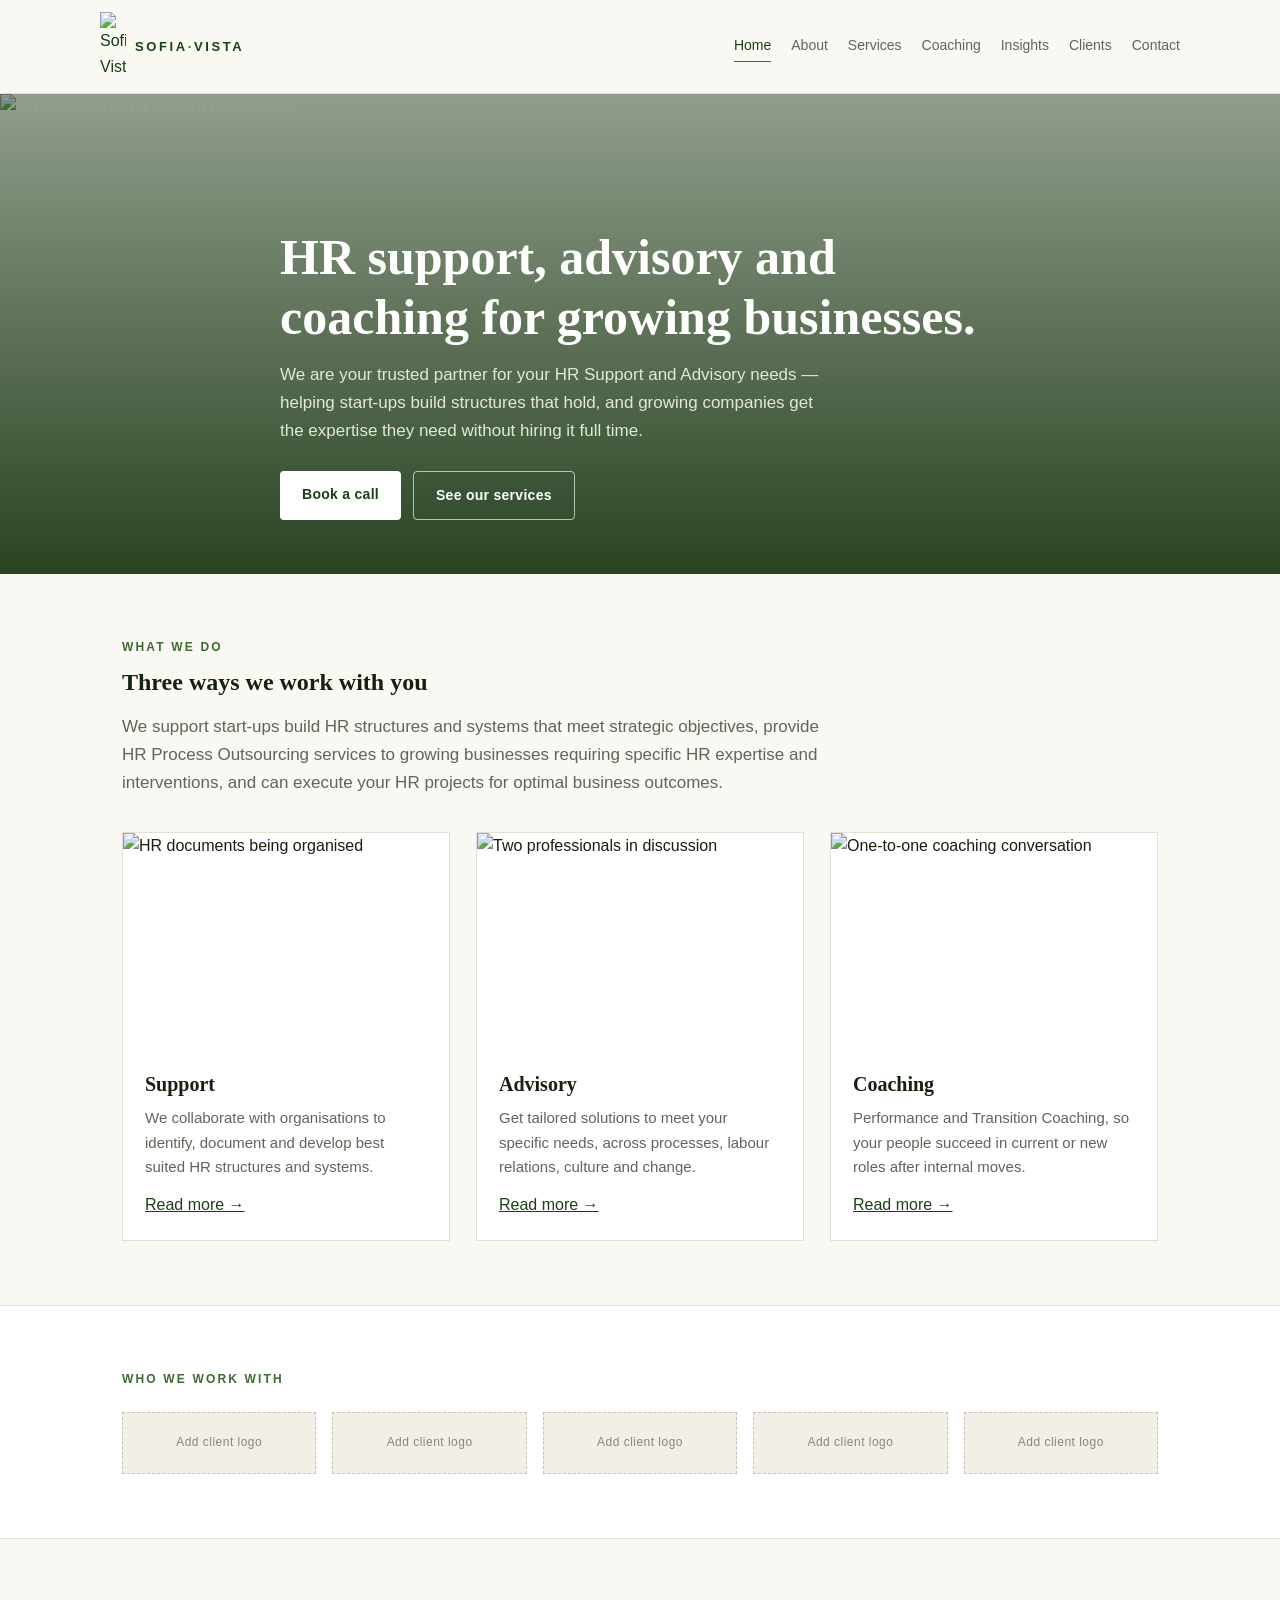
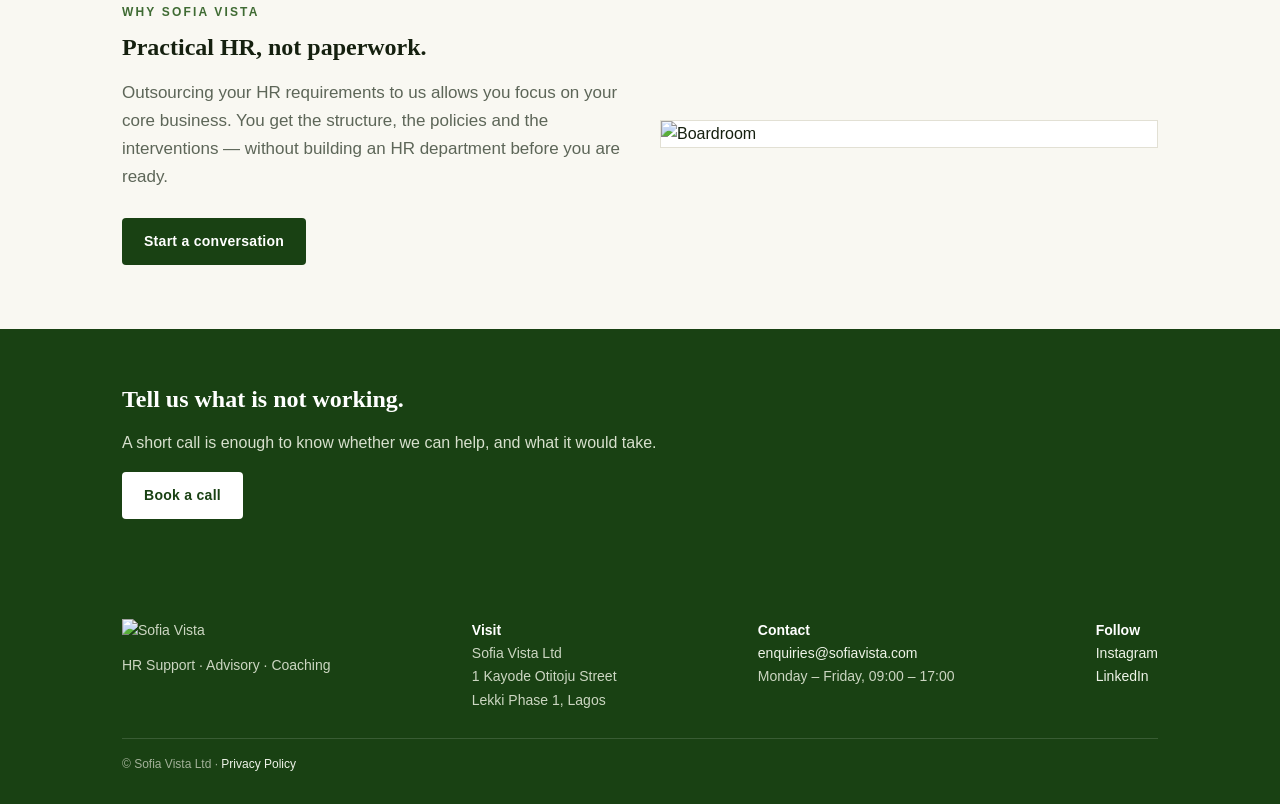
==== index.html @ a2225ac6 "Add files via upload" ====
<!doctype html>
<html lang="en"><head>
<meta charset="utf-8"><meta name="viewport" content="width=device-width,initial-scale=1">
<title>Sofia Vista — HR Support, Advisory &amp; Coaching</title>
<meta name="description" content="Sofia Vista supports start-ups build HR structures and systems that meet strategic objectives, provides HR process outsourcing, and delivers coaching for organisations and individuals in Lagos.">
<link rel="stylesheet" href="style.css">
</head><body>
<header class="site"><div class="wrap nav">
<a class="brand" href="index.html"><img src="img/logo-mark.png" alt="Sofia Vista"><span class="wordmark">SOFIA<span class="dot">·</span>VISTA</span></a>
<nav class="links"><a class="on" href="index.html">Home</a><a href="about.html">About</a><a href="services.html">Services</a><a href="coaching.html">Coaching</a><a href="insights.html">Insights</a><a href="clients.html">Clients</a><a href="contact.html">Contact</a></nav>
</div></header>

<div class="hero"><img src="img/hero.jpg" alt="HR consultant in a modern Lagos office">
<div class="wrap"><div class="inner">
<h1>HR support, advisory and coaching for growing businesses.</h1>
<p>We are your trusted partner for your HR Support and Advisory needs — helping start-ups build structures that hold, and growing companies get the expertise they need without hiring it full time.</p>
<div class="actions"><a class="btn primary" href="contact.html">Book a call</a><a class="btn ghost" href="services.html">See our services</a></div>
</div></div></div>

<section><div class="wrap">
<div class="eyebrow">What we do</div>
<h2>Three ways we work with you</h2>
<p class="lead">We support start-ups build HR structures and systems that meet strategic objectives, provide HR Process Outsourcing services to growing businesses requiring specific HR expertise and interventions, and can execute your HR projects for optimal business outcomes.</p>
<div class="grid3">
  <article class="card"><img src="img/support.jpg" alt="HR documents being organised"><div class="body">
    <h3>Support</h3><p>We collaborate with organisations to identify, document and develop best suited HR structures and systems.</p>
    <a href="services.html#support">Read more →</a></div></article>
  <article class="card"><img src="img/advisory.jpg" alt="Two professionals in discussion"><div class="body">
    <h3>Advisory</h3><p>Get tailored solutions to meet your specific needs, across processes, labour relations, culture and change.</p>
    <a href="services.html#advisory">Read more →</a></div></article>
  <article class="card"><img src="img/coaching.jpg" alt="One-to-one coaching conversation"><div class="body">
    <h3>Coaching</h3><p>Performance and Transition Coaching, so your people succeed in current or new roles after internal moves.</p>
    <a href="coaching.html">Read more →</a></div></article>
</div>
</div></section>

<section class="alt"><div class="wrap">
<div class="eyebrow">Who we work with</div>
<div class="logostrip"><div class="ph">Add client logo</div><div class="ph">Add client logo</div><div class="ph">Add client logo</div><div class="ph">Add client logo</div><div class="ph">Add client logo</div></div>
</div></section>

<section><div class="wrap split">
<div><div class="eyebrow">Why Sofia Vista</div><h2>Practical HR, not paperwork.</h2>
<p class="lead">Outsourcing your HR requirements to us allows you focus on your core business. You get the structure, the policies and the interventions — without building an HR department before you are ready.</p>
<a class="btn primary" href="contact.html" style="margin-top:10px">Start a conversation</a></div>
<div class="media"><img src="img/boardroom.jpg" alt="Boardroom"></div>
</div></section>

<div class="cta"><div class="wrap"><h2>Tell us what is not working.</h2>
<p>A short call is enough to know whether we can help, and what it would take.</p>
<a class="btn primary" href="contact.html">Book a call</a></div></div>

<footer class="site"><div class="wrap"><div class="cols">
  <div><img class="lockup" src="img/logo-lockup.png" alt="Sofia Vista"><div>HR Support · Advisory · Coaching</div></div>
  <div><strong style="color:#fff">Visit</strong><br>Sofia Vista Ltd<br>1 Kayode Otitoju Street<br>Lekki Phase 1, Lagos</div>
  <div><strong style="color:#fff">Contact</strong><br><a href="mailto:enquiries@sofiavista.com">enquiries@sofiavista.com</a><br>Monday – Friday, 09:00 – 17:00</div>
  <div><strong style="color:#fff">Follow</strong><br><a href="https://www.instagram.com/sofia.vista_/">Instagram</a><br><a href="https://www.linkedin.com/company/sofia-vista/">LinkedIn</a></div>
</div><div class="fine">© Sofia Vista Ltd · <a href="#">Privacy Policy</a></div></div></footer>
</body></html>
---- style.css ----
:root{--green:#194113;--green-deep:#12300c;--green-soft:#3f6b33;--ink:#15200f;--muted:#5d6658;--line:#e2e0d4;--bg:#f9f8f2;--sand:#f1efe6;}
*{box-sizing:border-box}
html{scroll-behavior:smooth}
body{margin:0;font-family:-apple-system,BlinkMacSystemFont,"Segoe UI",Roboto,Helvetica,Arial,sans-serif;color:var(--ink);background:var(--bg);line-height:1.65;-webkit-font-smoothing:antialiased}
img{max-width:100%;display:block}
a{color:var(--green)}
h1,h2,h3{font-family:Georgia,"Times New Roman",serif;font-weight:600;line-height:1.2;margin:0 0 .5em;color:var(--ink)}
.wrap{max-width:1080px;margin:0 auto;padding:0 22px}
header.site{position:sticky;top:0;z-index:50;background:rgba(249,248,242,.95);backdrop-filter:blur(10px);border-bottom:1px solid var(--line)}
.nav{display:flex;align-items:center;justify-content:space-between;gap:18px;padding:12px 0}
.brand{display:flex;align-items:center;gap:9px;text-decoration:none;color:var(--green)}
.brand img{width:26px;height:auto}
.brand .wordmark{font-weight:600;letter-spacing:.2em;font-size:13px;color:var(--green)}
.brand .wordmark .dot{color:var(--green-soft)}
nav.links{display:flex;gap:20px;flex-wrap:wrap;font-size:14px}
nav.links a{text-decoration:none;color:var(--muted);padding:4px 0;border-bottom:1px solid transparent}
nav.links a:hover,nav.links a.on{color:var(--green);border-bottom-color:var(--green-soft)}
.btn{display:inline-block;padding:12px 22px;border-radius:4px;text-decoration:none;font-size:14px;font-weight:600;letter-spacing:.02em}
.btn.primary{background:var(--green);color:#fff}
.btn.primary:hover{background:var(--green-deep)}
.btn.ghost{border:1px solid var(--green);color:var(--green)}
.hero{position:relative;min-height:480px;display:flex;align-items:flex-end;color:#fff;overflow:hidden}
.hero img{position:absolute;inset:0;width:100%;height:100%;object-fit:cover}
.hero:after{content:"";position:absolute;inset:0;background:linear-gradient(180deg,rgba(18,48,12,.45),rgba(18,48,12,.9))}
.hero .inner{position:relative;z-index:2;padding:64px 0 54px;max-width:720px}
.hero h1{font-size:clamp(30px,5vw,50px);margin-bottom:14px;color:#fff}
.hero p{font-size:17px;color:#e2e8da;margin:0 0 26px;max-width:560px}
.hero .actions{display:flex;gap:12px;flex-wrap:wrap}
.hero .actions .btn.primary{background:#fff;color:var(--green)}
.hero .actions .btn.ghost{border-color:rgba(255,255,255,.65);color:#fff}
section{padding:64px 0}
section.alt{background:#fff;border-top:1px solid var(--line);border-bottom:1px solid var(--line)}
.eyebrow{font-size:12px;letter-spacing:.18em;text-transform:uppercase;color:var(--green-soft);font-weight:700;margin-bottom:10px}
.lead{font-size:17px;color:var(--muted);max-width:720px}
.grid3{display:grid;grid-template-columns:repeat(3,1fr);gap:26px;margin-top:34px}
.grid2{display:grid;grid-template-columns:1fr 1fr;gap:44px;align-items:center}
.card{background:#fff;border:1px solid var(--line)}
.card img{aspect-ratio:3/2;object-fit:cover;width:100%}
.card .body{padding:22px}
.card h3{font-size:20px}
.card p{color:var(--muted);font-size:15px;margin:0 0 12px}
.card ul{margin:0;padding-left:18px;color:var(--muted);font-size:15px}
.card ul li{margin-bottom:4px}
.split{display:grid;grid-template-columns:1fr 1fr;gap:40px;align-items:center}
.media{border:1px solid var(--line);background:#fff}
.quote{background:#fff;border:1px solid var(--line);padding:26px}
.quote p{font-family:Georgia,serif;font-size:17px;margin:0 0 14px}
.quote .who{font-size:13px;color:var(--muted);letter-spacing:.04em}
.ph{border:1px dashed #c9c6b6;background:var(--sand);color:#8b8776;font-size:13px;padding:26px;text-align:center;letter-spacing:.04em}
.logostrip{display:flex;gap:16px;flex-wrap:wrap;margin-top:22px}
.logostrip .ph{flex:1 1 130px;padding:20px 10px;font-size:12px}
.cta{background:var(--green);color:#fff;padding:56px 0}
.cta h2{color:#fff}
.cta p{color:#d7e0cd;max-width:620px}
.cta .btn.primary{background:#fff;color:var(--green)}
.audio{display:flex;gap:20px;align-items:center;background:#fff;border:1px solid var(--line);padding:20px;margin-bottom:14px}
.audio .meta{flex:1;min-width:0}
.audio .meta h3{font-size:18px;margin-bottom:4px}
.audio .meta p{color:var(--muted);font-size:14px;margin:0}
.audio .len{font-size:12px;color:var(--muted);white-space:nowrap}
.play{width:40px;height:40px;border-radius:50%;background:var(--green);color:#fff;display:grid;place-items:center;font-size:13px;flex-shrink:0}
form{display:grid;gap:14px;max-width:560px}
label{font-size:13px;font-weight:600;color:var(--green);display:block;margin-bottom:6px}
input,textarea{width:100%;padding:12px;border:1px solid var(--line);background:#fff;font-family:inherit;font-size:15px;border-radius:3px}
.contactgrid{display:grid;grid-template-columns:1fr 1fr;gap:44px}
dl.facts{margin:0}
dl.facts dt{font-size:12px;letter-spacing:.14em;text-transform:uppercase;color:var(--green-soft);font-weight:700;margin-top:20px}
dl.facts dd{margin:4px 0 0;font-size:16px}
footer.site{background:var(--green);color:#ccd6c2;padding:44px 0 30px;font-size:14px}
footer.site a{color:#eef3e8;text-decoration:none}
footer .cols{display:flex;gap:40px;flex-wrap:wrap;justify-content:space-between}
footer .lockup{width:112px;margin-bottom:12px}
footer .fine{margin-top:26px;font-size:12px;color:#a3b199;border-top:1px solid rgba(255,255,255,.14);padding-top:16px}
@media(max-width:820px){.grid3,.grid2,.split,.contactgrid{grid-template-columns:1fr}.nav{flex-direction:column;align-items:flex-start;gap:10px}section{padding:44px 0}}
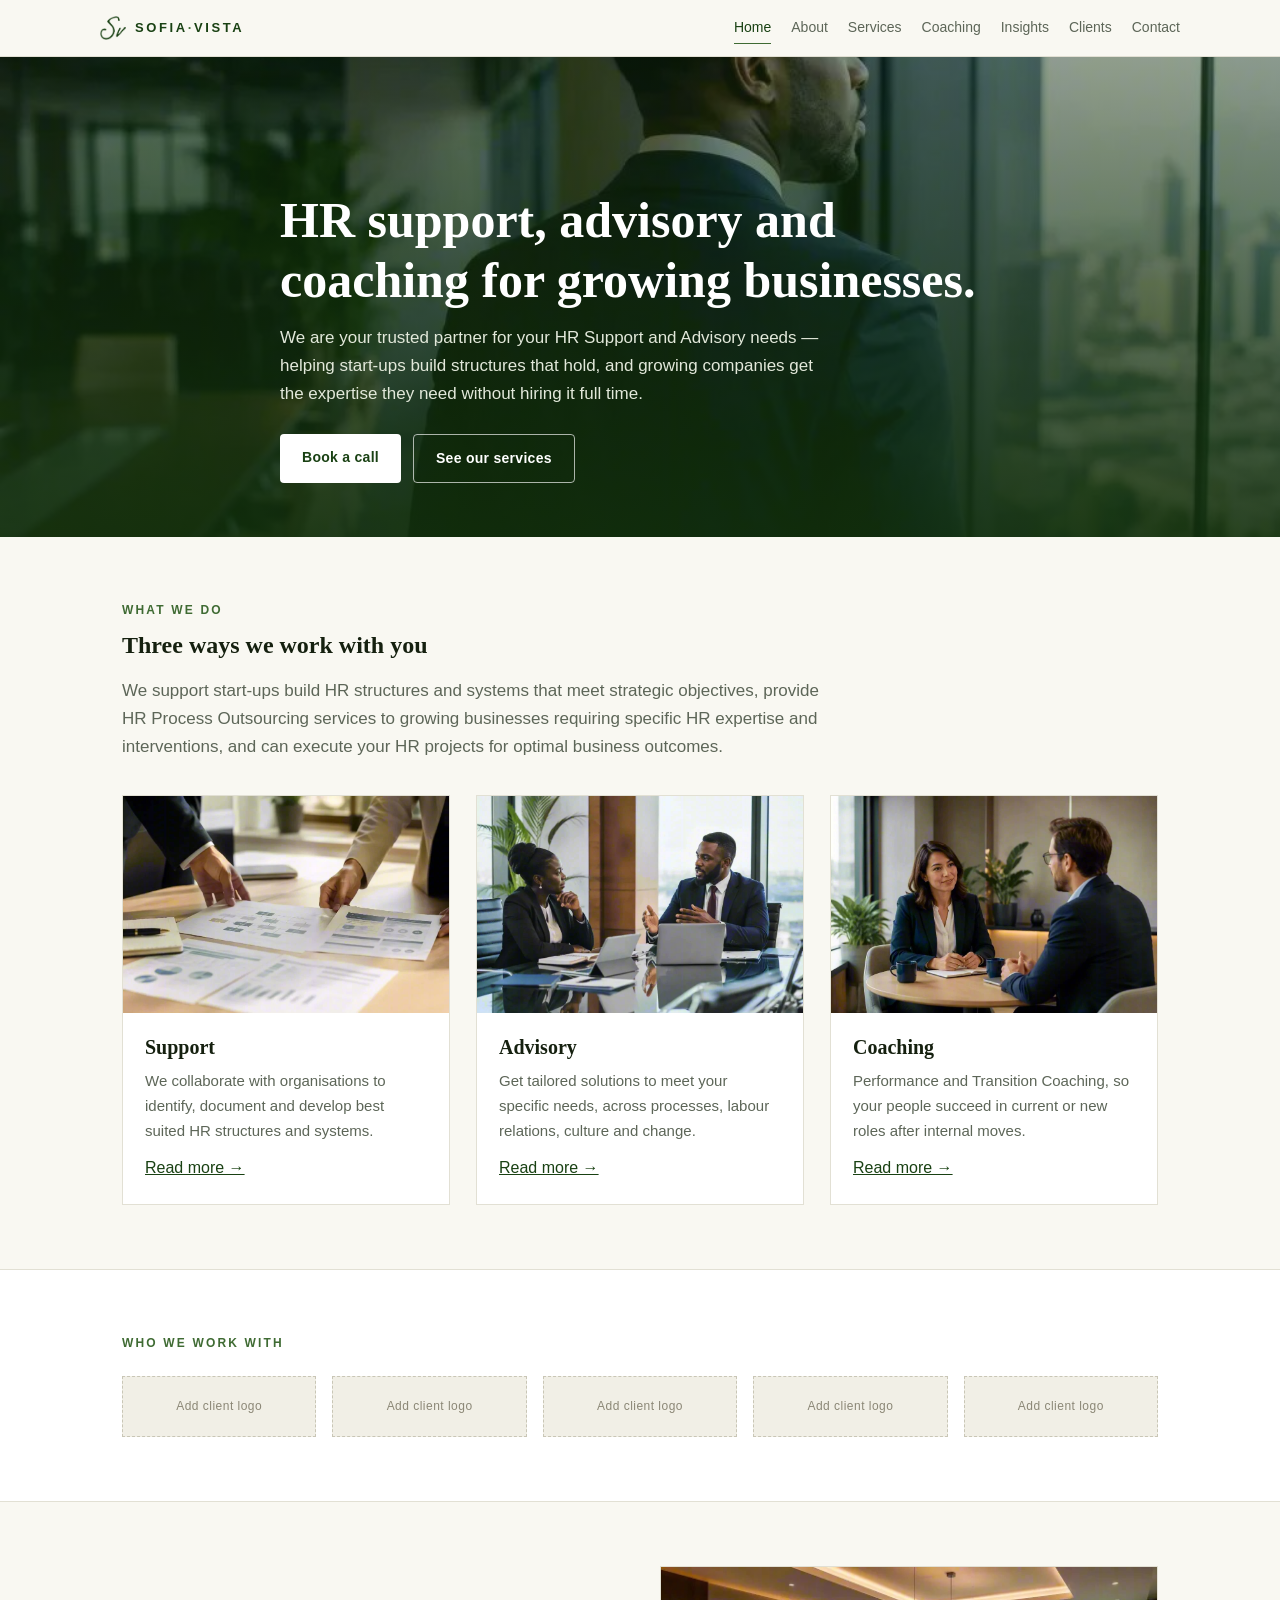
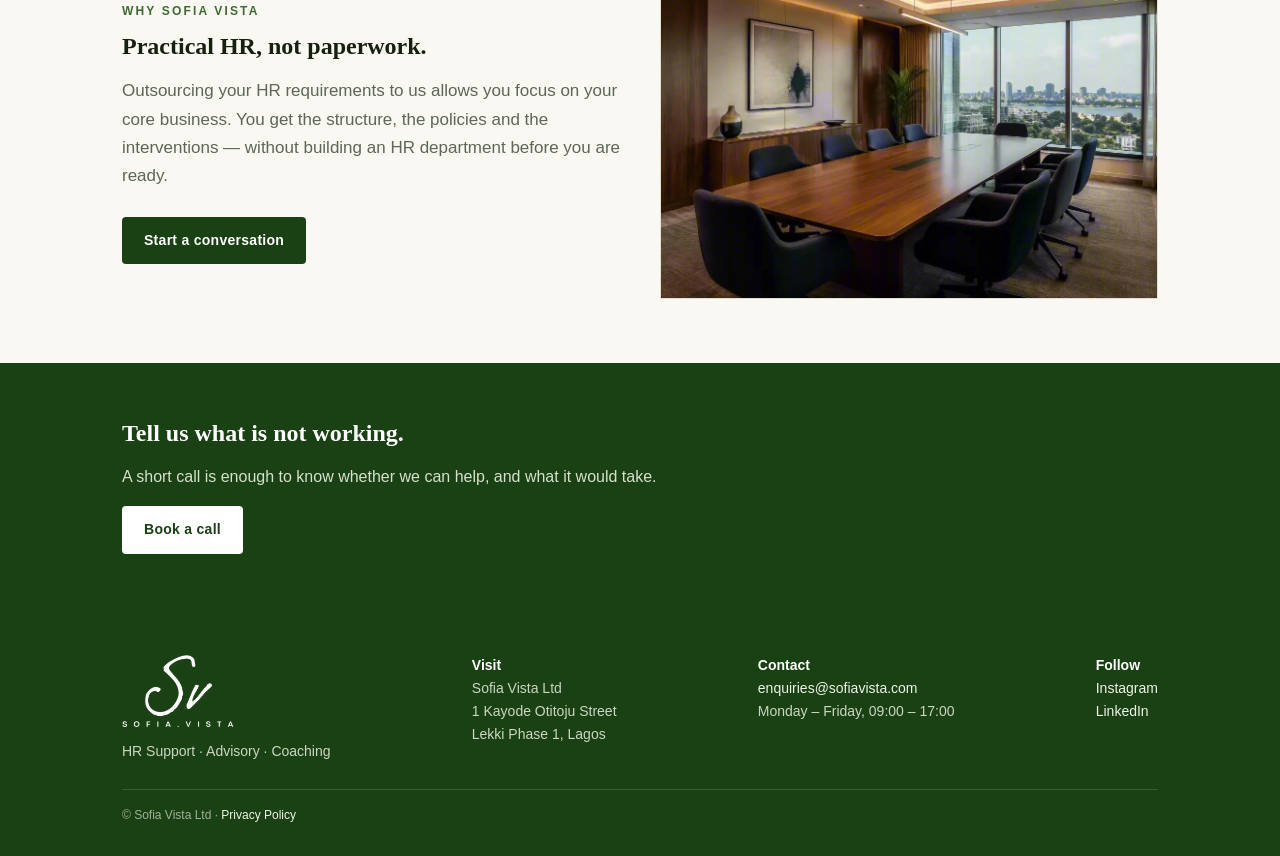
==== commit f68cb5a5: "Add files via upload" ====
--- a/index.html
+++ b/index.html
@@ -6,11 +6,11 @@
 <link rel="stylesheet" href="style.css">
 </head><body>
 <header class="site"><div class="wrap nav">
-<a class="brand" href="index.html"><img src="img/logo-mark.png" alt="Sofia Vista"><span class="wordmark">SOFIA<span class="dot">·</span>VISTA</span></a>
+<a class="brand" href="index.html"><img src="logo-mark.png" alt="Sofia Vista"><span class="wordmark">SOFIA<span class="dot">·</span>VISTA</span></a>
 <nav class="links"><a class="on" href="index.html">Home</a><a href="about.html">About</a><a href="services.html">Services</a><a href="coaching.html">Coaching</a><a href="insights.html">Insights</a><a href="clients.html">Clients</a><a href="contact.html">Contact</a></nav>
 </div></header>
 
-<div class="hero"><img src="img/hero.jpg" alt="HR consultant in a modern Lagos office">
+<div class="hero"><img src="hero.jpg" alt="HR consultant in a modern Lagos office">
 <div class="wrap"><div class="inner">
 <h1>HR support, advisory and coaching for growing businesses.</h1>
 <p>We are your trusted partner for your HR Support and Advisory needs — helping start-ups build structures that hold, and growing companies get the expertise they need without hiring it full time.</p>
@@ -22,13 +22,13 @@
 <h2>Three ways we work with you</h2>
 <p class="lead">We support start-ups build HR structures and systems that meet strategic objectives, provide HR Process Outsourcing services to growing businesses requiring specific HR expertise and interventions, and can execute your HR projects for optimal business outcomes.</p>
 <div class="grid3">
-  <article class="card"><img src="img/support.jpg" alt="HR documents being organised"><div class="body">
+  <article class="card"><img src="support.jpg" alt="HR documents being organised"><div class="body">
     <h3>Support</h3><p>We collaborate with organisations to identify, document and develop best suited HR structures and systems.</p>
     <a href="services.html#support">Read more →</a></div></article>
-  <article class="card"><img src="img/advisory.jpg" alt="Two professionals in discussion"><div class="body">
+  <article class="card"><img src="advisory.jpg" alt="Two professionals in discussion"><div class="body">
     <h3>Advisory</h3><p>Get tailored solutions to meet your specific needs, across processes, labour relations, culture and change.</p>
     <a href="services.html#advisory">Read more →</a></div></article>
-  <article class="card"><img src="img/coaching.jpg" alt="One-to-one coaching conversation"><div class="body">
+  <article class="card"><img src="coaching.jpg" alt="One-to-one coaching conversation"><div class="body">
     <h3>Coaching</h3><p>Performance and Transition Coaching, so your people succeed in current or new roles after internal moves.</p>
     <a href="coaching.html">Read more →</a></div></article>
 </div>
@@ -43,7 +43,7 @@
 <div><div class="eyebrow">Why Sofia Vista</div><h2>Practical HR, not paperwork.</h2>
 <p class="lead">Outsourcing your HR requirements to us allows you focus on your core business. You get the structure, the policies and the interventions — without building an HR department before you are ready.</p>
 <a class="btn primary" href="contact.html" style="margin-top:10px">Start a conversation</a></div>
-<div class="media"><img src="img/boardroom.jpg" alt="Boardroom"></div>
+<div class="media"><img src="boardroom.jpg" alt="Boardroom"></div>
 </div></section>
 
 <div class="cta"><div class="wrap"><h2>Tell us what is not working.</h2>
@@ -51,7 +51,7 @@
 <a class="btn primary" href="contact.html">Book a call</a></div></div>
 
 <footer class="site"><div class="wrap"><div class="cols">
-  <div><img class="lockup" src="img/logo-lockup.png" alt="Sofia Vista"><div>HR Support · Advisory · Coaching</div></div>
+  <div><img class="lockup" src="logo-lockup.png" alt="Sofia Vista"><div>HR Support · Advisory · Coaching</div></div>
   <div><strong style="color:#fff">Visit</strong><br>Sofia Vista Ltd<br>1 Kayode Otitoju Street<br>Lekki Phase 1, Lagos</div>
   <div><strong style="color:#fff">Contact</strong><br><a href="mailto:enquiries@sofiavista.com">enquiries@sofiavista.com</a><br>Monday – Friday, 09:00 – 17:00</div>
   <div><strong style="color:#fff">Follow</strong><br><a href="https://www.instagram.com/sofia.vista_/">Instagram</a><br><a href="https://www.linkedin.com/company/sofia-vista/">LinkedIn</a></div>
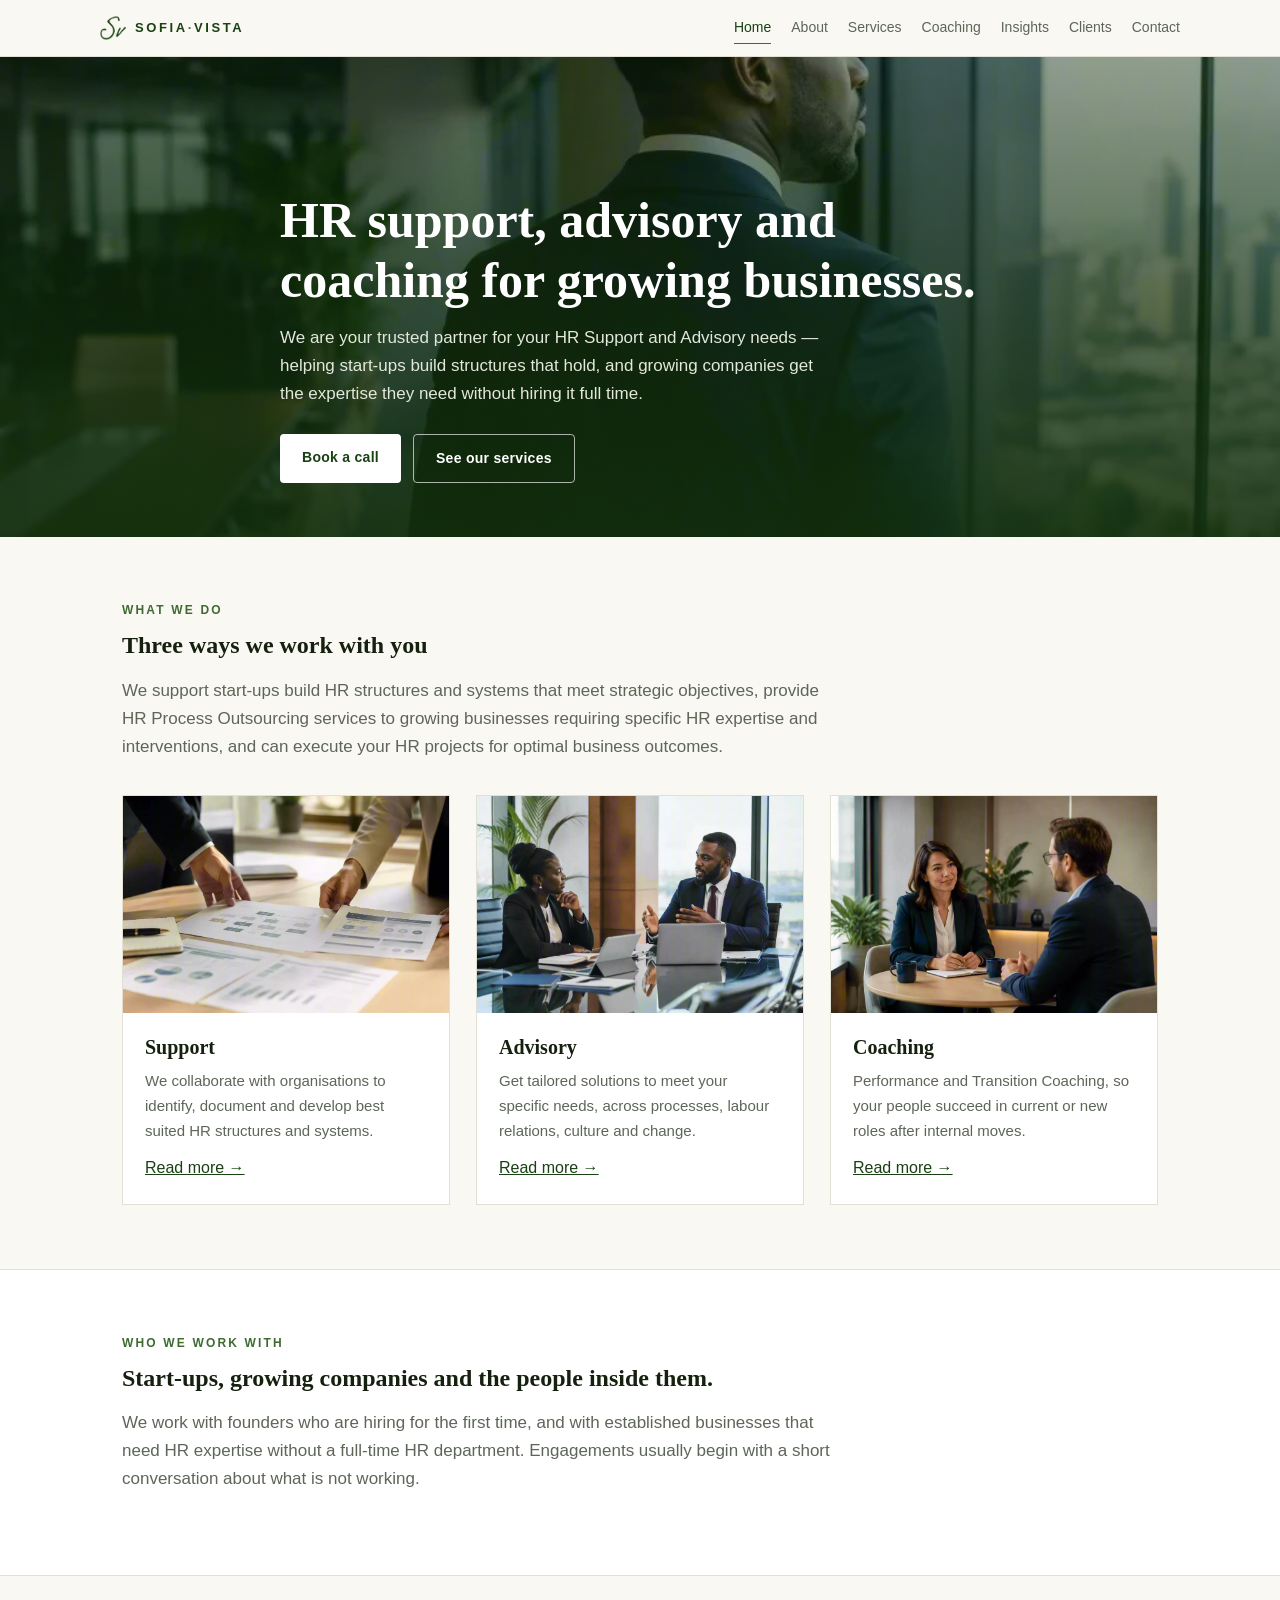
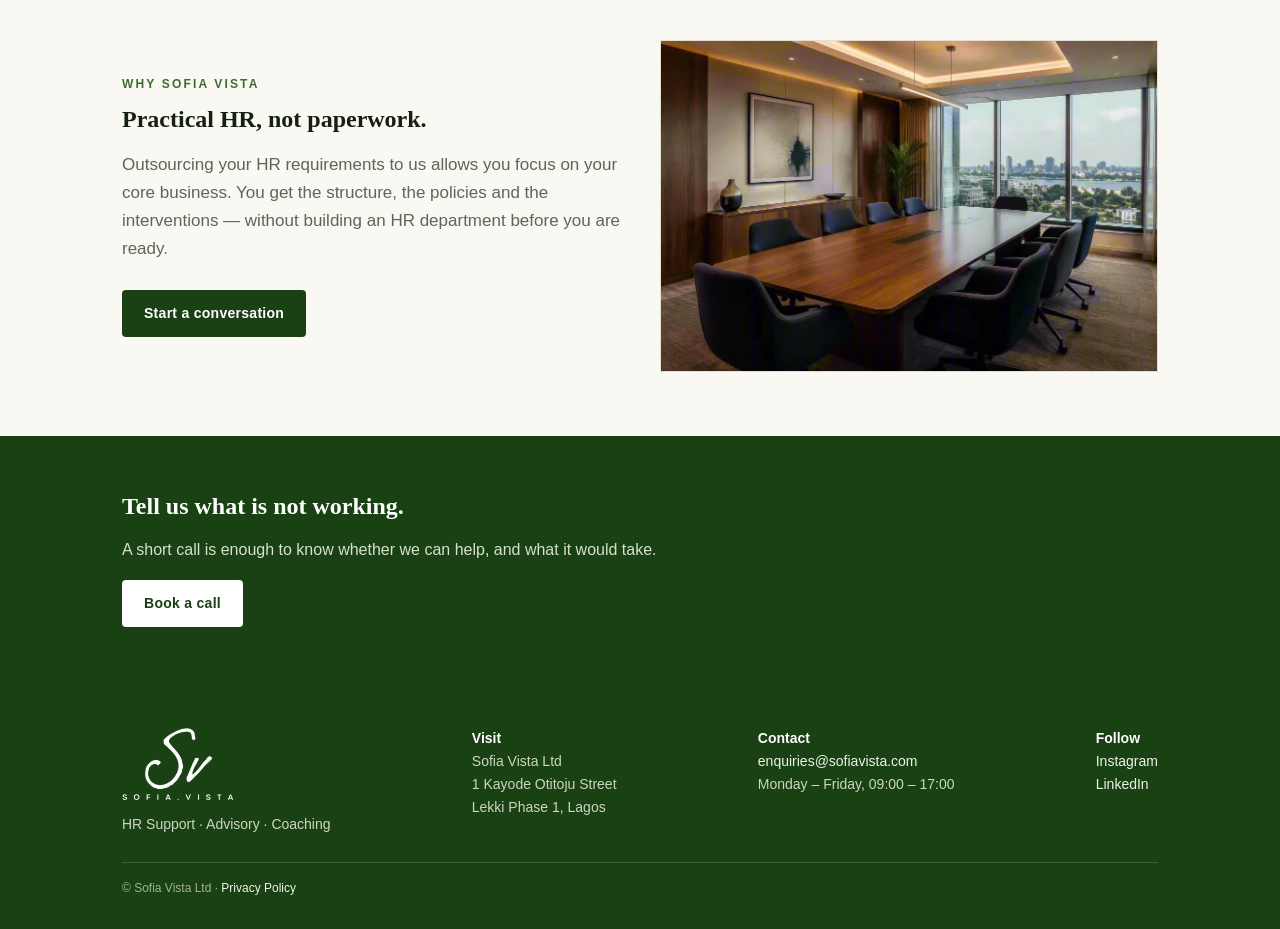
==== commit bc1b8958: "Add files via upload" ====
--- a/index.html
+++ b/index.html
@@ -3,7 +3,7 @@
 <meta charset="utf-8"><meta name="viewport" content="width=device-width,initial-scale=1">
 <title>Sofia Vista — HR Support, Advisory &amp; Coaching</title>
 <meta name="description" content="Sofia Vista supports start-ups build HR structures and systems that meet strategic objectives, provides HR process outsourcing, and delivers coaching for organisations and individuals in Lagos.">
-<link rel="stylesheet" href="style.css">
+<link rel="stylesheet" href="style.css?v=6">
 </head><body>
 <header class="site"><div class="wrap nav">
 <a class="brand" href="index.html"><img src="logo-mark.png" alt="Sofia Vista"><span class="wordmark">SOFIA<span class="dot">·</span>VISTA</span></a>
@@ -36,7 +36,8 @@
 
 <section class="alt"><div class="wrap">
 <div class="eyebrow">Who we work with</div>
-<div class="logostrip"><div class="ph">Add client logo</div><div class="ph">Add client logo</div><div class="ph">Add client logo</div><div class="ph">Add client logo</div><div class="ph">Add client logo</div></div>
+<h2>Start-ups, growing companies and the people inside them.</h2>
+<p class="lead">We work with founders who are hiring for the first time, and with established businesses that need HR expertise without a full-time HR department. Engagements usually begin with a short conversation about what is not working.</p>
 </div></section>
 
 <section><div class="wrap split">
--- a/style.css
+++ b/style.css
@@ -43,6 +43,8 @@
 .card ul li{margin-bottom:4px}
 .split{display:grid;grid-template-columns:1fr 1fr;gap:40px;align-items:center}
 .media{border:1px solid var(--line);background:#fff}
+.map{margin-top:24px;border:1px solid var(--line);background:#fff;overflow:hidden}
+.map iframe{display:block;width:100%;height:300px;border:0}
 .quote{background:#fff;border:1px solid var(--line);padding:26px}
 .quote p{font-family:Georgia,serif;font-size:17px;margin:0 0 14px}
 .quote .who{font-size:13px;color:var(--muted);letter-spacing:.04em}
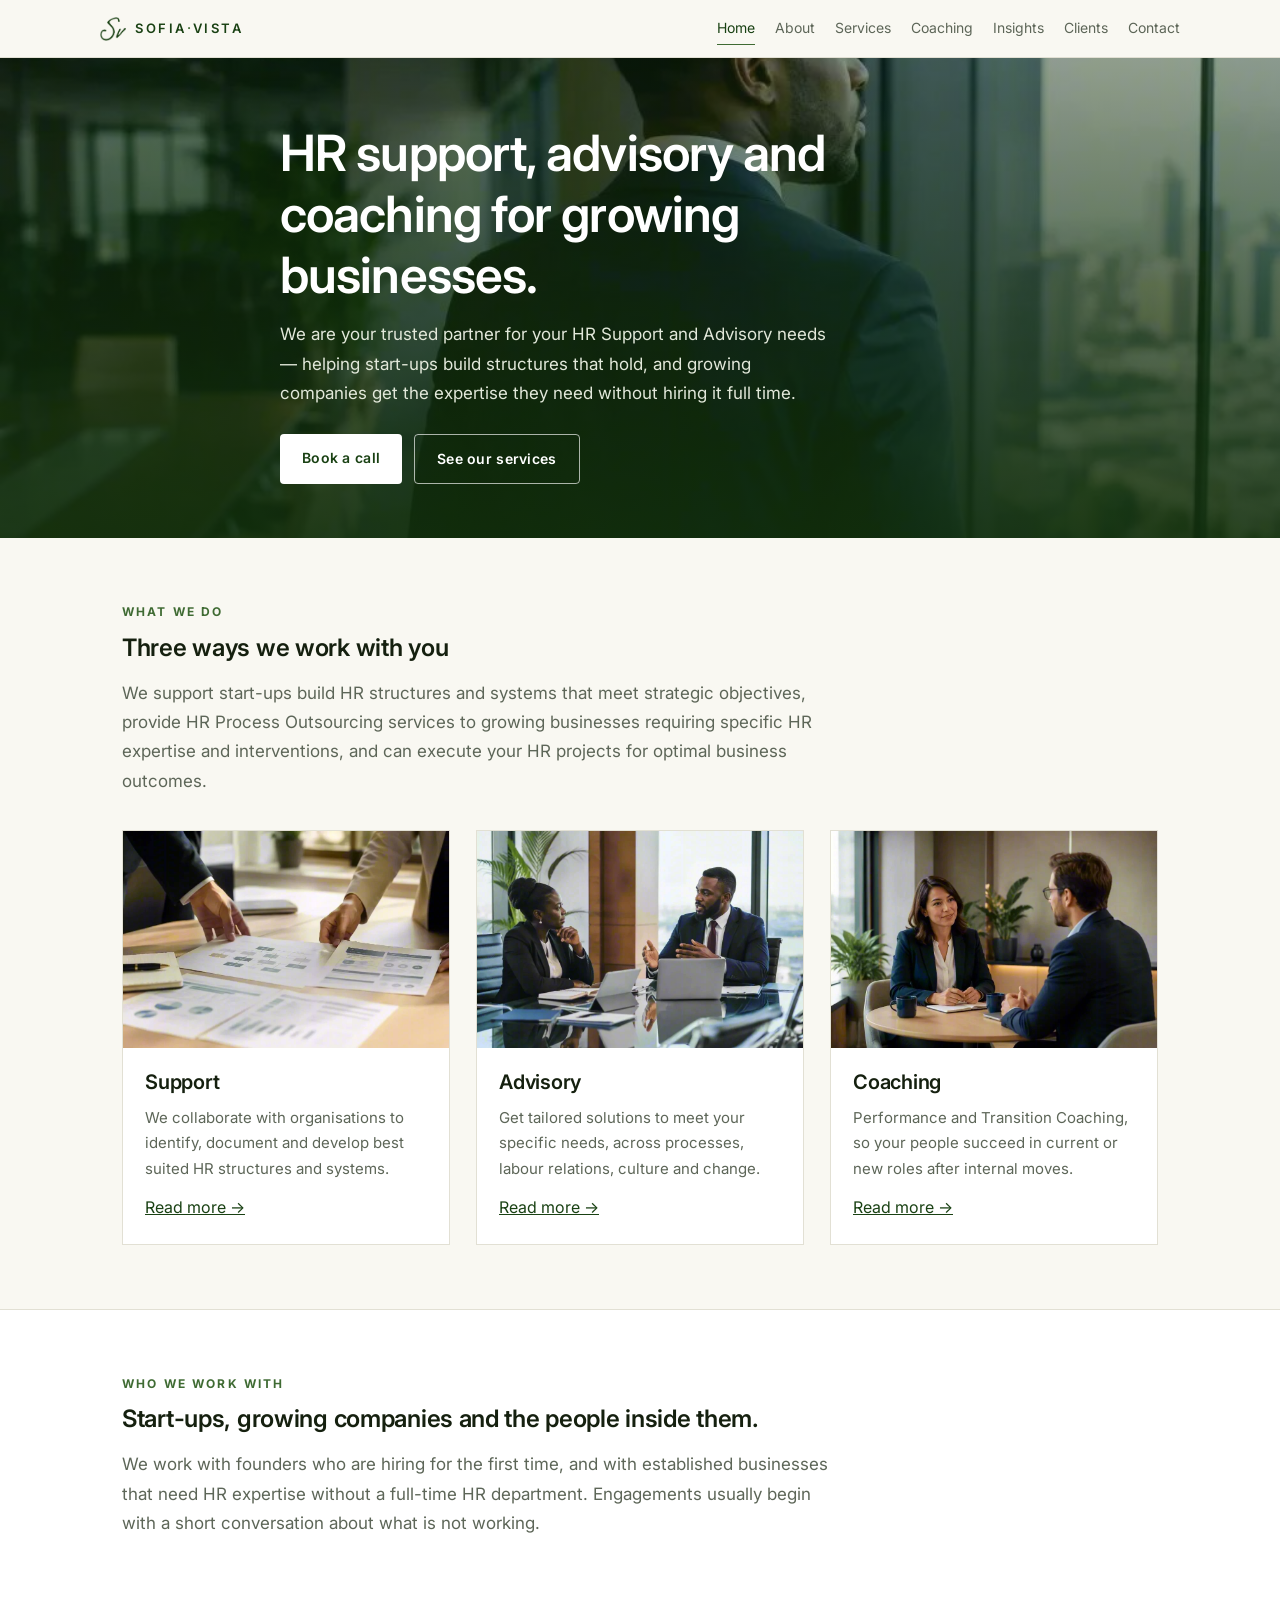
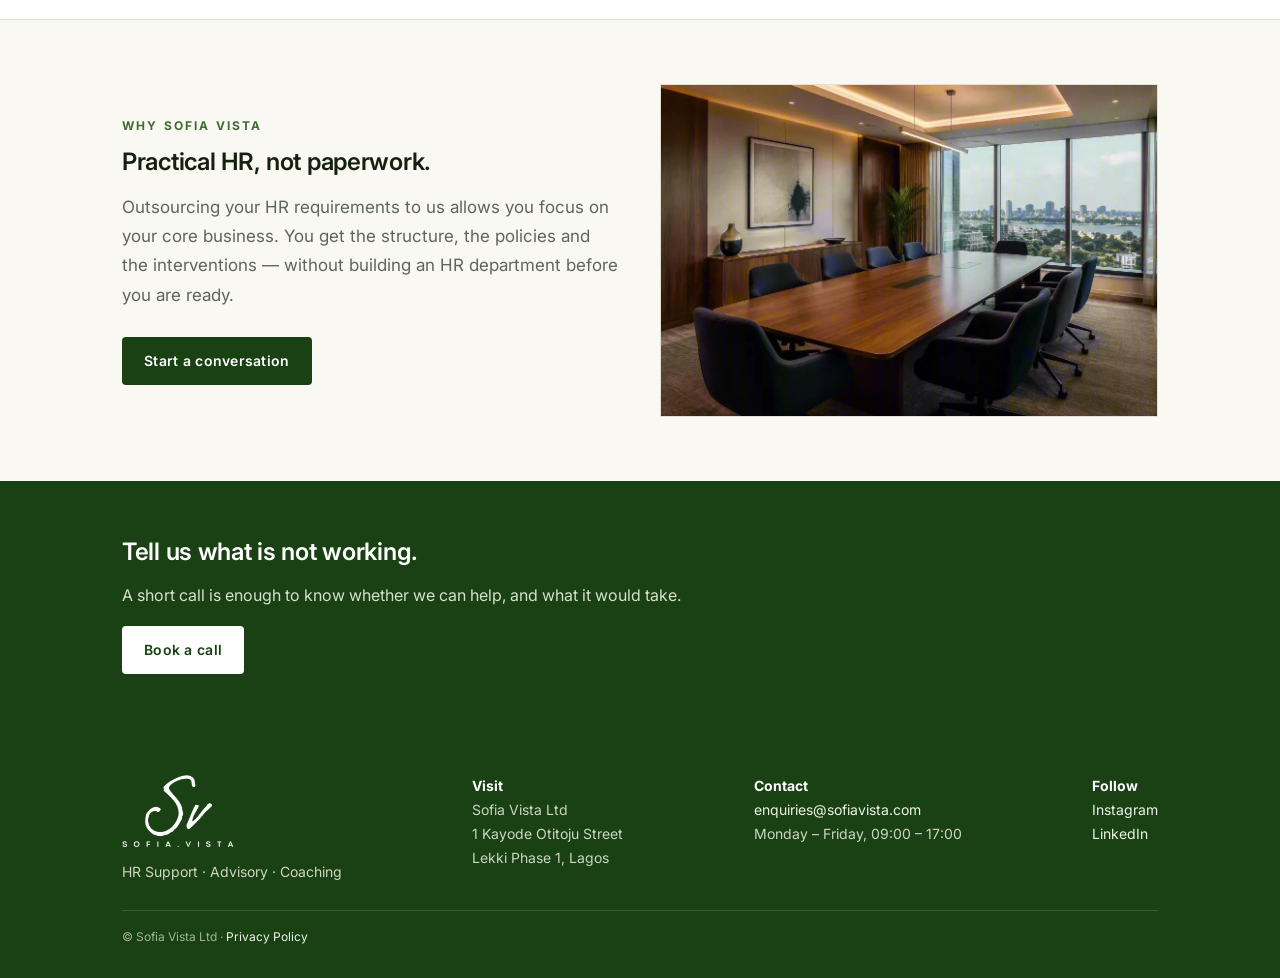
==== commit 63804b1d: "Add files via upload" ====
--- a/index.html
+++ b/index.html
@@ -3,7 +3,7 @@
 <meta charset="utf-8"><meta name="viewport" content="width=device-width,initial-scale=1">
 <title>Sofia Vista — HR Support, Advisory &amp; Coaching</title>
 <meta name="description" content="Sofia Vista supports start-ups build HR structures and systems that meet strategic objectives, provides HR process outsourcing, and delivers coaching for organisations and individuals in Lagos.">
-<link rel="stylesheet" href="style.css?v=6">
+<link rel="stylesheet" href="style.css?v=9">
 </head><body>
 <header class="site"><div class="wrap nav">
 <a class="brand" href="index.html"><img src="logo-mark.png" alt="Sofia Vista"><span class="wordmark">SOFIA<span class="dot">·</span>VISTA</span></a>
--- a/style.css
+++ b/style.css
@@ -1,10 +1,11 @@
-:root{--green:#194113;--green-deep:#12300c;--green-soft:#3f6b33;--ink:#15200f;--muted:#5d6658;--line:#e2e0d4;--bg:#f9f8f2;--sand:#f1efe6;}
+@font-face{font-family:"Inter";src:url("InterVariable.woff2") format("woff2-variations");font-weight:100 900;font-style:normal;font-display:swap}
+:root{--green:#194113;--green-deep:#12300c;--green-soft:#3f6b33;--ink:#15200f;--muted:#5d6658;--line:#e2e0d4;--bg:#f9f8f2;--sand:#f1efe6;--serif:"Inter",-apple-system,BlinkMacSystemFont,"Segoe UI",Roboto,Helvetica,Arial,sans-serif;--sans:"Inter",-apple-system,BlinkMacSystemFont,"Segoe UI",Roboto,Helvetica,Arial,sans-serif;}
 *{box-sizing:border-box}
 html{scroll-behavior:smooth}
-body{margin:0;font-family:-apple-system,BlinkMacSystemFont,"Segoe UI",Roboto,Helvetica,Arial,sans-serif;color:var(--ink);background:var(--bg);line-height:1.65;-webkit-font-smoothing:antialiased}
+body{margin:0;font-family:var(--serif);color:var(--ink);background:var(--bg);line-height:1.72;-webkit-font-smoothing:antialiased}
 img{max-width:100%;display:block}
 a{color:var(--green)}
-h1,h2,h3{font-family:Georgia,"Times New Roman",serif;font-weight:600;line-height:1.2;margin:0 0 .5em;color:var(--ink)}
+h1,h2,h3{font-family:var(--sans);font-weight:600;line-height:1.22;letter-spacing:-.012em;margin:0 0 .5em;color:var(--ink)}
 .wrap{max-width:1080px;margin:0 auto;padding:0 22px}
 header.site{position:sticky;top:0;z-index:50;background:rgba(249,248,242,.95);backdrop-filter:blur(10px);border-bottom:1px solid var(--line)}
 .nav{display:flex;align-items:center;justify-content:space-between;gap:18px;padding:12px 0}
@@ -46,7 +47,7 @@
 .map{margin-top:24px;border:1px solid var(--line);background:#fff;overflow:hidden}
 .map iframe{display:block;width:100%;height:300px;border:0}
 .quote{background:#fff;border:1px solid var(--line);padding:26px}
-.quote p{font-family:Georgia,serif;font-size:17px;margin:0 0 14px}
+.quote p{font-family:inherit;font-style:italic;font-size:17px;margin:0 0 14px}
 .quote .who{font-size:13px;color:var(--muted);letter-spacing:.04em}
 .ph{border:1px dashed #c9c6b6;background:var(--sand);color:#8b8776;font-size:13px;padding:26px;text-align:center;letter-spacing:.04em}
 .logostrip{display:flex;gap:16px;flex-wrap:wrap;margin-top:22px}
@@ -74,3 +75,6 @@
 footer .lockup{width:112px;margin-bottom:12px}
 footer .fine{margin-top:26px;font-size:12px;color:#a3b199;border-top:1px solid rgba(255,255,255,.14);padding-top:16px}
 @media(max-width:820px){.grid3,.grid2,.split,.contactgrid{grid-template-columns:1fr}.nav{flex-direction:column;align-items:flex-start;gap:10px}section{padding:44px 0}}
+nav.links,.brand,.btn,.eyebrow,label,input,textarea,button,dl.facts dt,.quote .who,.audio .meta,.audio .len,.ph,.fine,.logostrip{font-family:var(--sans)}
+.hero h1{letter-spacing:-.018em}
+.lead{line-height:1.72}
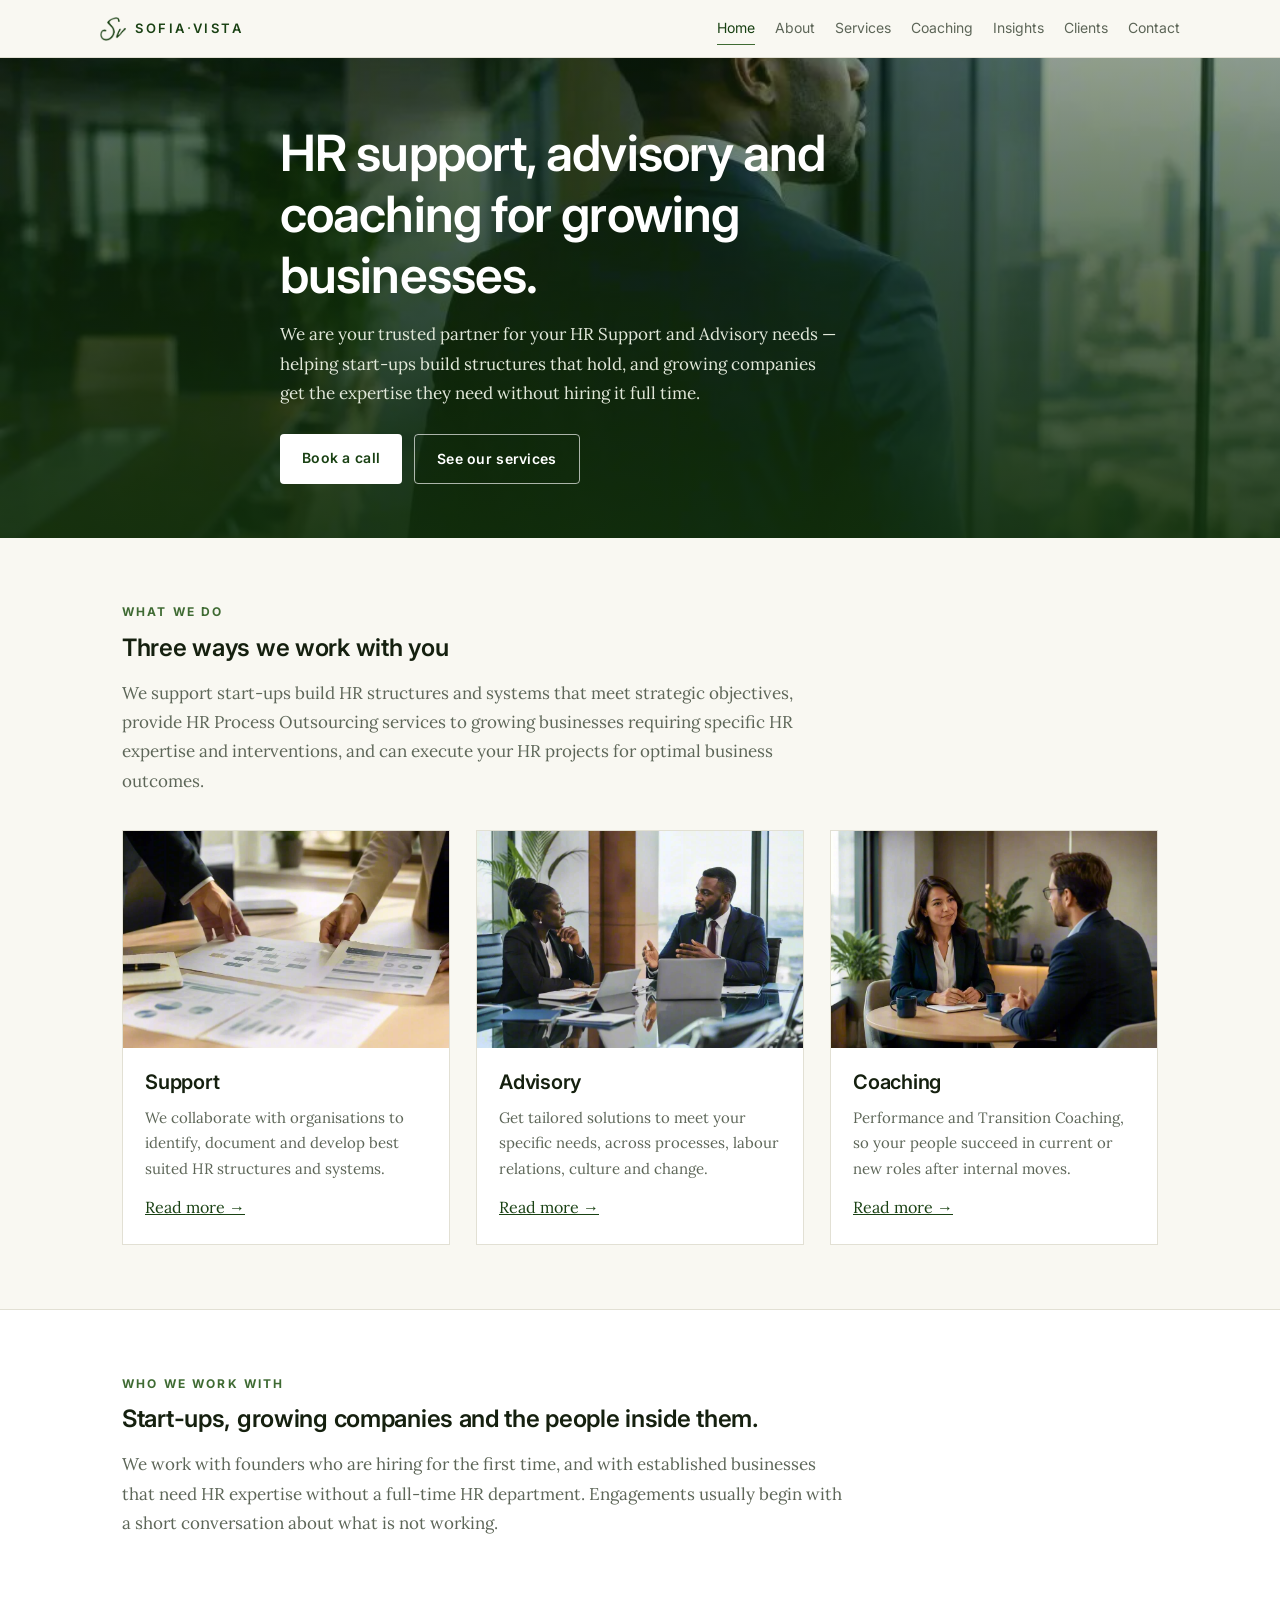
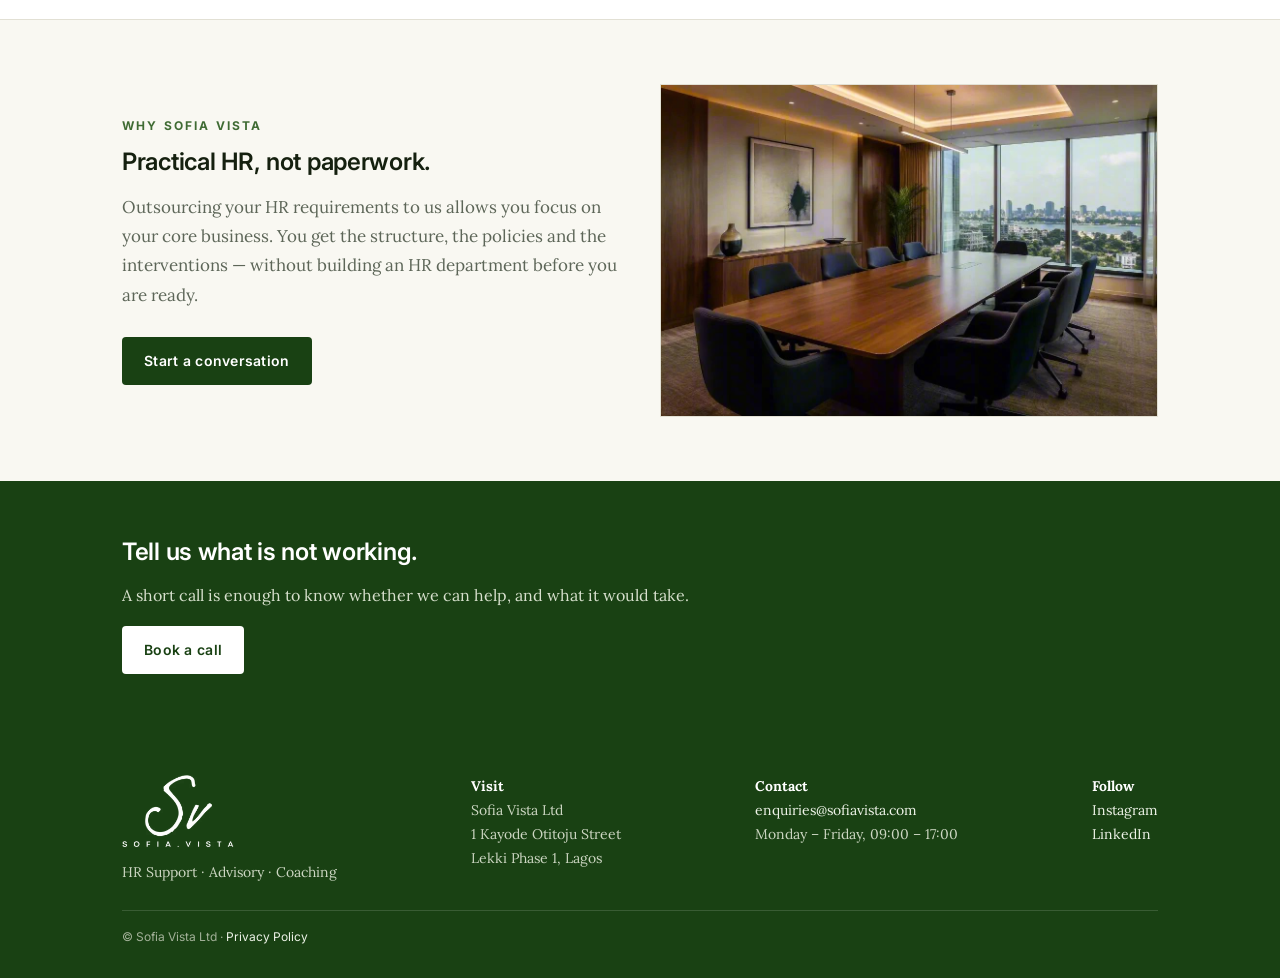
==== commit 9fcda13a: "Add files via upload" ====
--- a/index.html
+++ b/index.html
@@ -3,7 +3,7 @@
 <meta charset="utf-8"><meta name="viewport" content="width=device-width,initial-scale=1">
 <title>Sofia Vista — HR Support, Advisory &amp; Coaching</title>
 <meta name="description" content="Sofia Vista supports start-ups build HR structures and systems that meet strategic objectives, provides HR process outsourcing, and delivers coaching for organisations and individuals in Lagos.">
-<link rel="stylesheet" href="style.css?v=9">
+<link rel="stylesheet" href="style.css?v=10">
 </head><body>
 <header class="site"><div class="wrap nav">
 <a class="brand" href="index.html"><img src="logo-mark.png" alt="Sofia Vista"><span class="wordmark">SOFIA<span class="dot">·</span>VISTA</span></a>
--- a/style.css
+++ b/style.css
@@ -1,5 +1,7 @@
 @font-face{font-family:"Inter";src:url("InterVariable.woff2") format("woff2-variations");font-weight:100 900;font-style:normal;font-display:swap}
-:root{--green:#194113;--green-deep:#12300c;--green-soft:#3f6b33;--ink:#15200f;--muted:#5d6658;--line:#e2e0d4;--bg:#f9f8f2;--sand:#f1efe6;--serif:"Inter",-apple-system,BlinkMacSystemFont,"Segoe UI",Roboto,Helvetica,Arial,sans-serif;--sans:"Inter",-apple-system,BlinkMacSystemFont,"Segoe UI",Roboto,Helvetica,Arial,sans-serif;}
+@font-face{font-family:"Lora";src:url("lora-400.woff2") format("woff2");font-weight:400 700;font-style:normal;font-display:swap}
+@font-face{font-family:"Lora";src:url("lora-italic.woff2") format("woff2");font-weight:400 700;font-style:italic;font-display:swap}
+:root{--green:#194113;--green-deep:#12300c;--green-soft:#3f6b33;--ink:#15200f;--muted:#5d6658;--line:#e2e0d4;--bg:#f9f8f2;--sand:#f1efe6;--serif:"Lora",Georgia,"Iowan Old Style","Times New Roman",serif;--sans:"Inter",-apple-system,BlinkMacSystemFont,"Segoe UI",Roboto,Helvetica,Arial,sans-serif;}
 *{box-sizing:border-box}
 html{scroll-behavior:smooth}
 body{margin:0;font-family:var(--serif);color:var(--ink);background:var(--bg);line-height:1.72;-webkit-font-smoothing:antialiased}
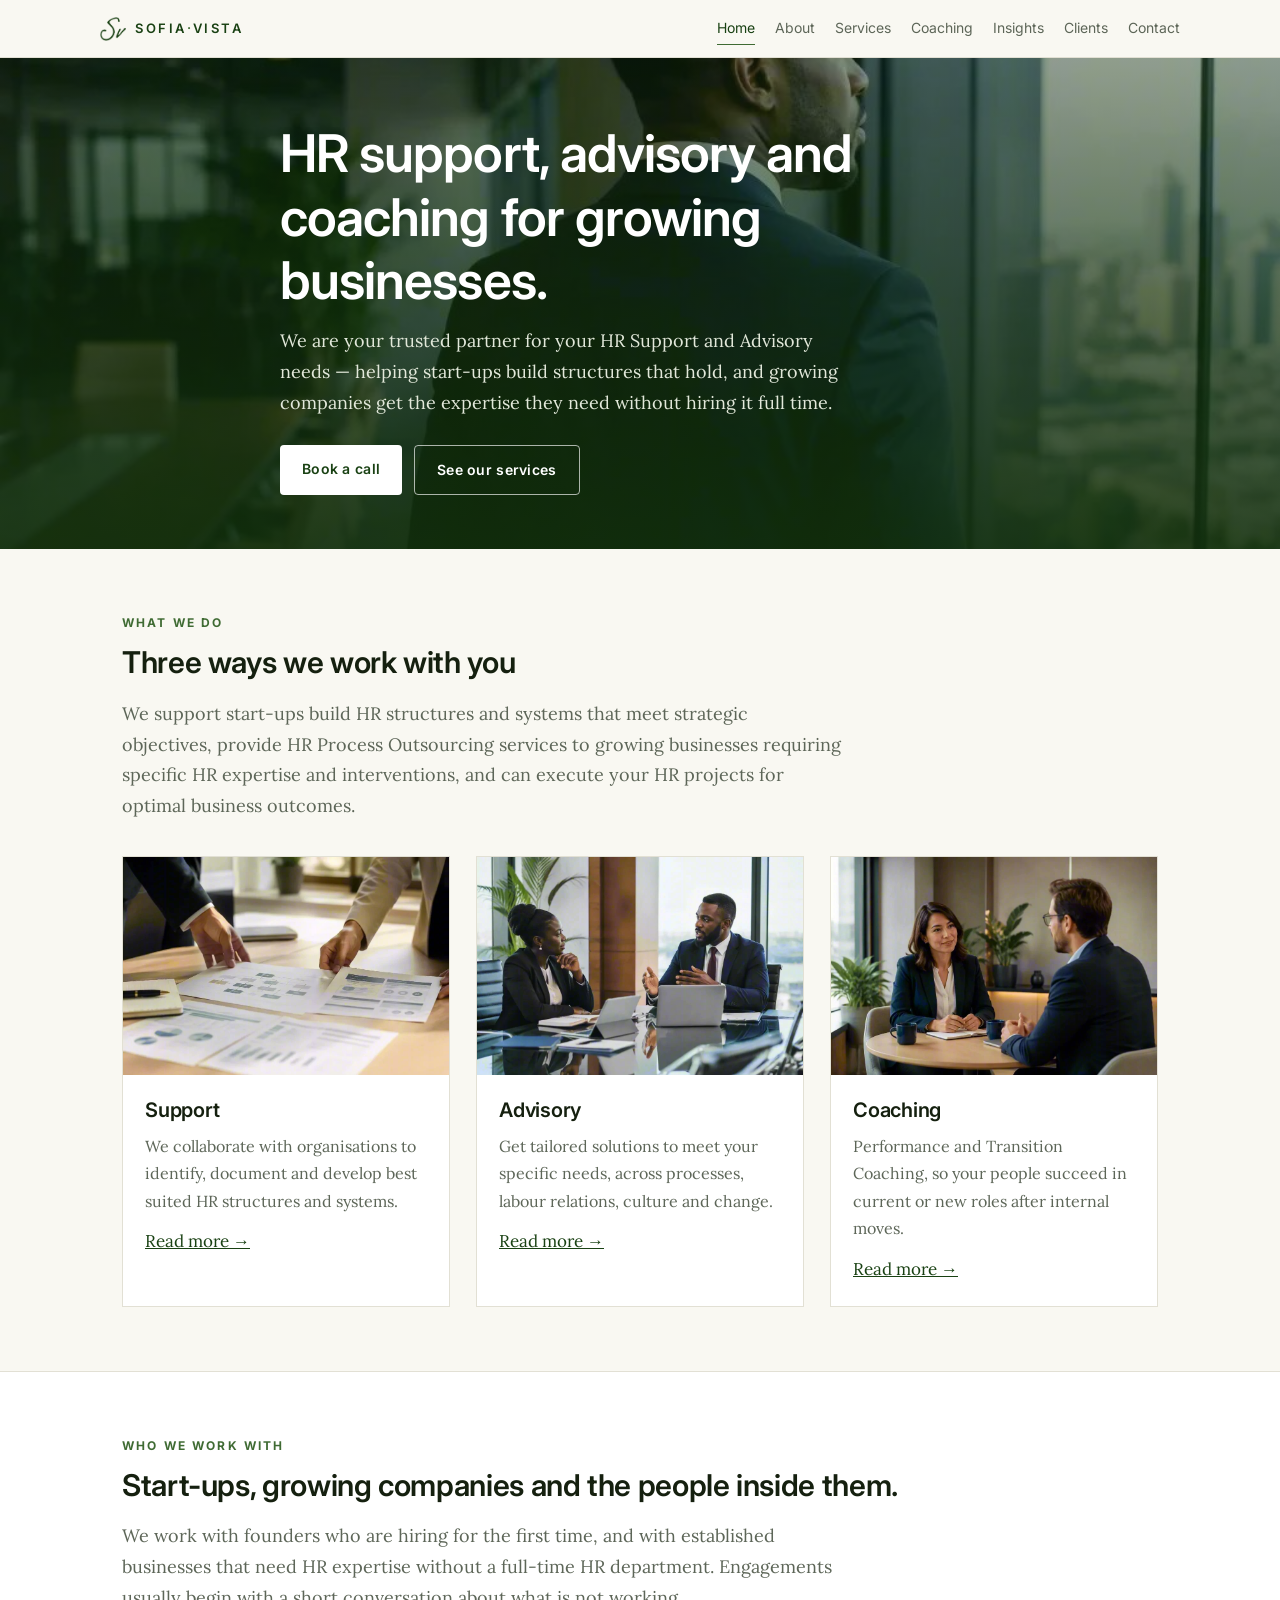
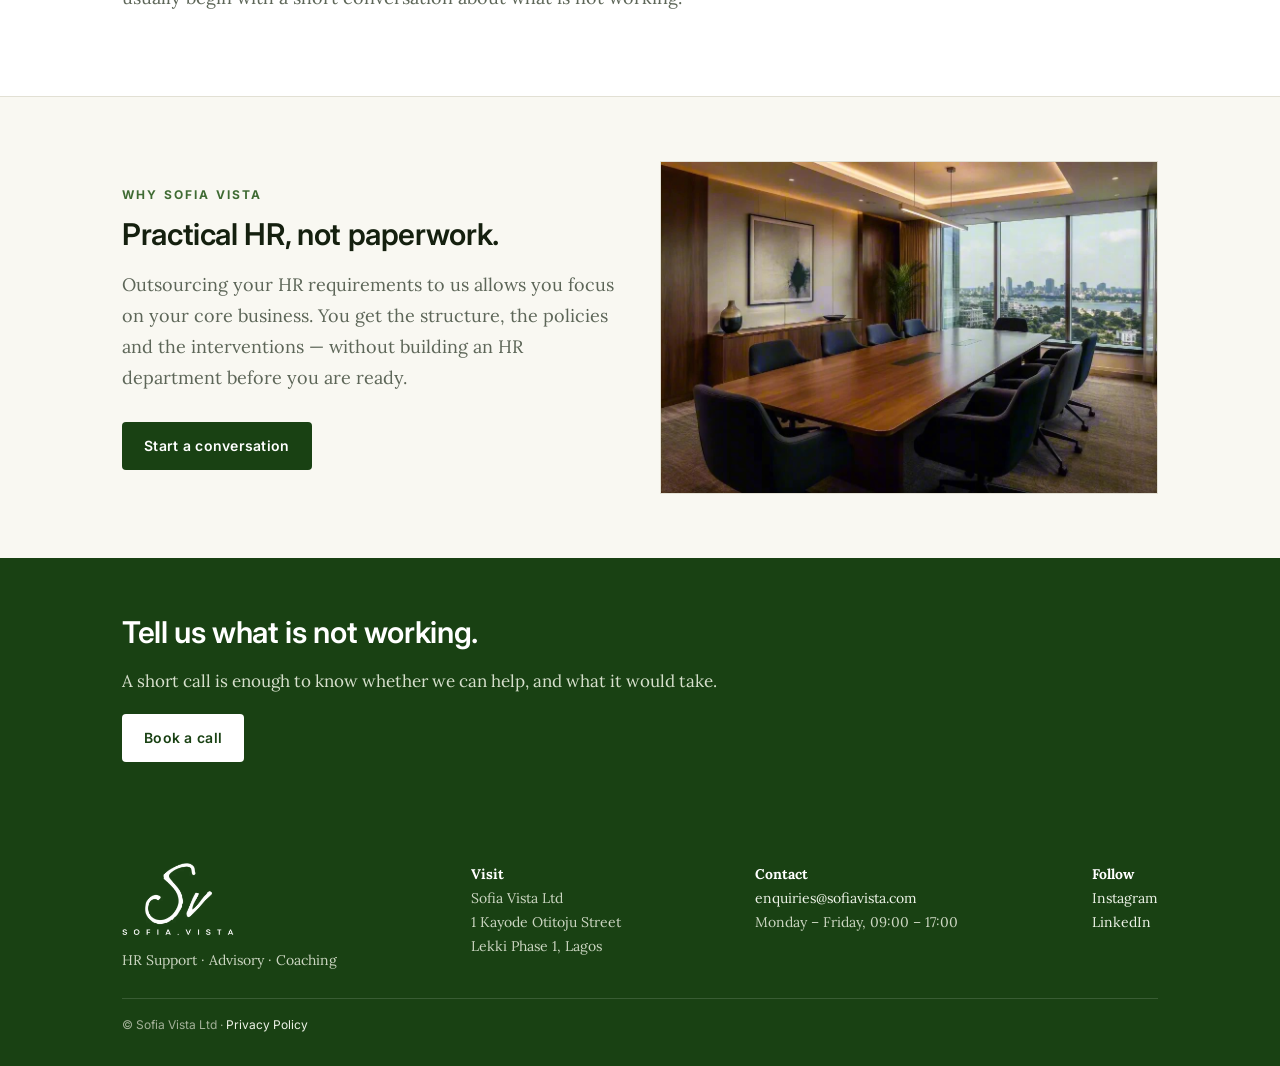
==== commit 125e0aca: "Add files via upload" ====
--- a/index.html
+++ b/index.html
@@ -3,7 +3,7 @@
 <meta charset="utf-8"><meta name="viewport" content="width=device-width,initial-scale=1">
 <title>Sofia Vista — HR Support, Advisory &amp; Coaching</title>
 <meta name="description" content="Sofia Vista supports start-ups build HR structures and systems that meet strategic objectives, provides HR process outsourcing, and delivers coaching for organisations and individuals in Lagos.">
-<link rel="stylesheet" href="style.css?v=10">
+<link rel="stylesheet" href="style.css?v=11">
 </head><body>
 <header class="site"><div class="wrap nav">
 <a class="brand" href="index.html"><img src="logo-mark.png" alt="Sofia Vista"><span class="wordmark">SOFIA<span class="dot">·</span>VISTA</span></a>
--- a/style.css
+++ b/style.css
@@ -4,7 +4,7 @@
 :root{--green:#194113;--green-deep:#12300c;--green-soft:#3f6b33;--ink:#15200f;--muted:#5d6658;--line:#e2e0d4;--bg:#f9f8f2;--sand:#f1efe6;--serif:"Lora",Georgia,"Iowan Old Style","Times New Roman",serif;--sans:"Inter",-apple-system,BlinkMacSystemFont,"Segoe UI",Roboto,Helvetica,Arial,sans-serif;}
 *{box-sizing:border-box}
 html{scroll-behavior:smooth}
-body{margin:0;font-family:var(--serif);color:var(--ink);background:var(--bg);line-height:1.72;-webkit-font-smoothing:antialiased}
+body{margin:0;font-size:17px;font-family:var(--serif);color:var(--ink);background:var(--bg);line-height:1.72;-webkit-font-smoothing:antialiased}
 img{max-width:100%;display:block}
 a{color:var(--green)}
 h1,h2,h3{font-family:var(--sans);font-weight:600;line-height:1.22;letter-spacing:-.012em;margin:0 0 .5em;color:var(--ink)}
@@ -26,30 +26,31 @@
 .hero img{position:absolute;inset:0;width:100%;height:100%;object-fit:cover}
 .hero:after{content:"";position:absolute;inset:0;background:linear-gradient(180deg,rgba(18,48,12,.45),rgba(18,48,12,.9))}
 .hero .inner{position:relative;z-index:2;padding:64px 0 54px;max-width:720px}
-.hero h1{font-size:clamp(30px,5vw,50px);margin-bottom:14px;color:#fff}
-.hero p{font-size:17px;color:#e2e8da;margin:0 0 26px;max-width:560px}
+.hero h1{font-size:clamp(32px,5.2vw,52px);margin-bottom:14px;color:#fff}
+.hero p{font-size:18px;color:#e2e8da;margin:0 0 26px;max-width:560px}
 .hero .actions{display:flex;gap:12px;flex-wrap:wrap}
 .hero .actions .btn.primary{background:#fff;color:var(--green)}
 .hero .actions .btn.ghost{border-color:rgba(255,255,255,.65);color:#fff}
 section{padding:64px 0}
+h2{font-size:clamp(24px,2.6vw,30px)}
 section.alt{background:#fff;border-top:1px solid var(--line);border-bottom:1px solid var(--line)}
 .eyebrow{font-size:12px;letter-spacing:.18em;text-transform:uppercase;color:var(--green-soft);font-weight:700;margin-bottom:10px}
-.lead{font-size:17px;color:var(--muted);max-width:720px}
+.lead{font-size:18px;color:var(--muted);max-width:720px}
 .grid3{display:grid;grid-template-columns:repeat(3,1fr);gap:26px;margin-top:34px}
 .grid2{display:grid;grid-template-columns:1fr 1fr;gap:44px;align-items:center}
 .card{background:#fff;border:1px solid var(--line)}
 .card img{aspect-ratio:3/2;object-fit:cover;width:100%}
 .card .body{padding:22px}
-.card h3{font-size:20px}
-.card p{color:var(--muted);font-size:15px;margin:0 0 12px}
-.card ul{margin:0;padding-left:18px;color:var(--muted);font-size:15px}
+.card h3{font-size:20px;line-height:1.3}
+.card p{color:var(--muted);font-size:16px;margin:0 0 12px}
+.card ul{margin:0;padding-left:18px;color:var(--muted);font-size:16px}
 .card ul li{margin-bottom:4px}
 .split{display:grid;grid-template-columns:1fr 1fr;gap:40px;align-items:center}
 .media{border:1px solid var(--line);background:#fff}
 .map{margin-top:24px;border:1px solid var(--line);background:#fff;overflow:hidden}
 .map iframe{display:block;width:100%;height:300px;border:0}
 .quote{background:#fff;border:1px solid var(--line);padding:26px}
-.quote p{font-family:inherit;font-style:italic;font-size:17px;margin:0 0 14px}
+.quote p{font-family:inherit;font-style:italic;font-size:18px;margin:0 0 14px}
 .quote .who{font-size:13px;color:var(--muted);letter-spacing:.04em}
 .ph{border:1px dashed #c9c6b6;background:var(--sand);color:#8b8776;font-size:13px;padding:26px;text-align:center;letter-spacing:.04em}
 .logostrip{display:flex;gap:16px;flex-wrap:wrap;margin-top:22px}
@@ -66,11 +67,11 @@
 .play{width:40px;height:40px;border-radius:50%;background:var(--green);color:#fff;display:grid;place-items:center;font-size:13px;flex-shrink:0}
 form{display:grid;gap:14px;max-width:560px}
 label{font-size:13px;font-weight:600;color:var(--green);display:block;margin-bottom:6px}
-input,textarea{width:100%;padding:12px;border:1px solid var(--line);background:#fff;font-family:inherit;font-size:15px;border-radius:3px}
+input,textarea{width:100%;padding:12px;border:1px solid var(--line);background:#fff;font-family:inherit;font-size:16px;border-radius:3px}
 .contactgrid{display:grid;grid-template-columns:1fr 1fr;gap:44px}
 dl.facts{margin:0}
 dl.facts dt{font-size:12px;letter-spacing:.14em;text-transform:uppercase;color:var(--green-soft);font-weight:700;margin-top:20px}
-dl.facts dd{margin:4px 0 0;font-size:16px}
+dl.facts dd{margin:4px 0 0;font-size:17px}
 footer.site{background:var(--green);color:#ccd6c2;padding:44px 0 30px;font-size:14px}
 footer.site a{color:#eef3e8;text-decoration:none}
 footer .cols{display:flex;gap:40px;flex-wrap:wrap;justify-content:space-between}
